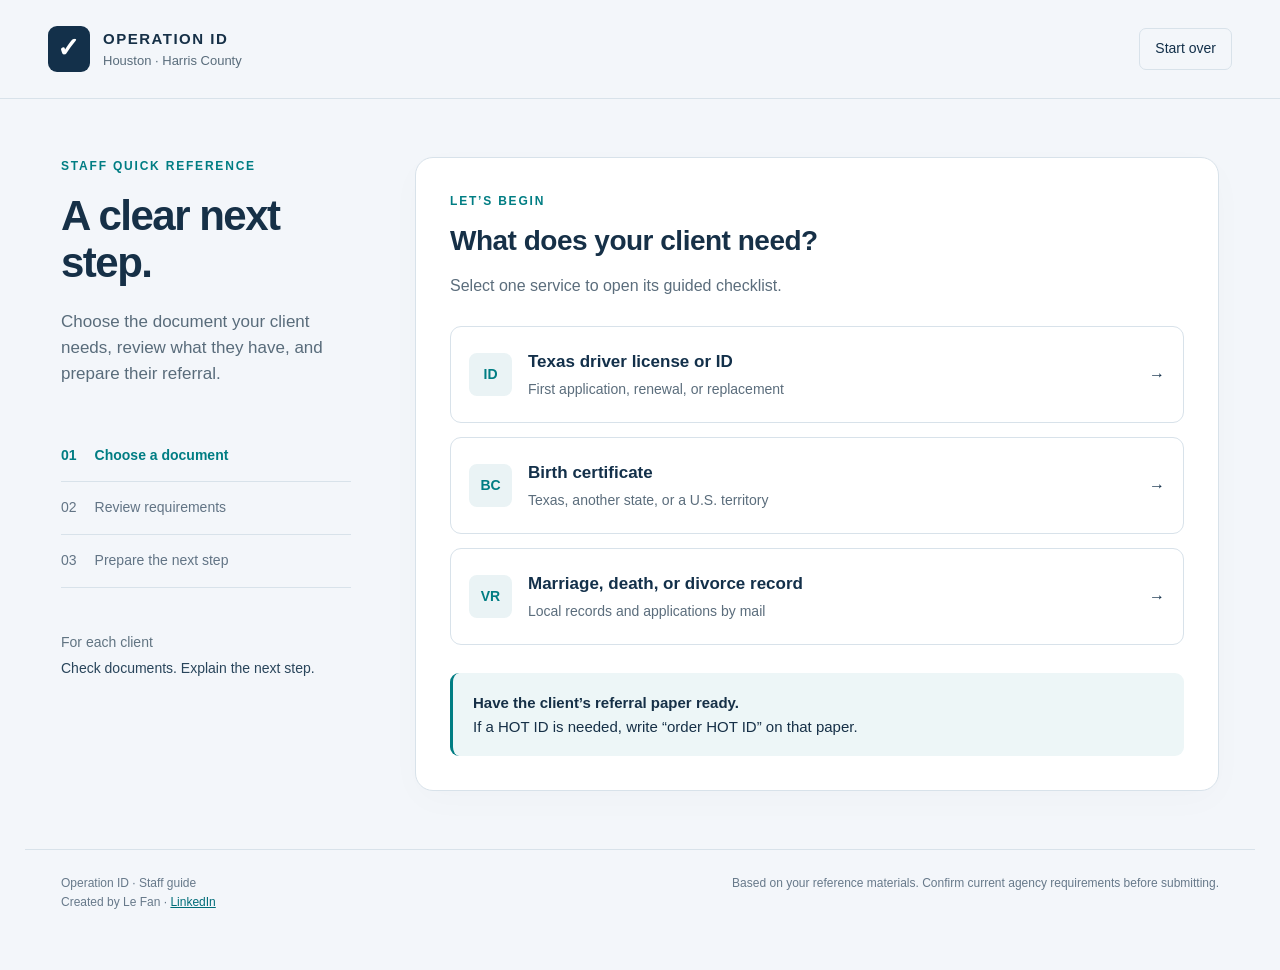
==== index.html @ 7ed842ed "Add files via upload" ====
<!doctype html><html lang="en"><head><meta charset="UTF-8"><meta name="viewport" content="width=device-width,initial-scale=1"><title>Houston Document Guide</title><meta name="description" content="Operation ID staff guide for Texas identification, birth certificates, and vital records."><link rel="icon" type="image/svg+xml" href="data:image/svg+xml,%3Csvg xmlns='http://www.w3.org/2000/svg' viewBox='0 0 32 32'%3E%3Crect width='32' height='32' rx='7' fill='%2313304a'/%3E%3Cpath d='M9 8h14v17H9z' fill='white'/%3E%3Cpath d='m12 17 3 3 6-7' fill='none' stroke='%23007d83' stroke-width='2'/%3E%3C/svg%3E"><link rel="stylesheet" href="style.css"></head><body><header><div class="brand"><span class="mark">✓</span><div>OPERATION ID<small>Houston · Harris County</small></div></div><button class="quiet" id="reset">Start over</button></header><main><aside><div class="eyebrow">STAFF QUICK REFERENCE</div><h1>A clear next step.</h1><p>Choose the document your client needs, review what they have, and prepare their referral.</p><nav aria-label="Guide progress"><div class="step active">01 <span>Choose a document</span></div><div class="step">02 <span>Review requirements</span></div><div class="step">03 <span>Prepare the next step</span></div></nav><div class="side-note">For each client<br><strong>Check documents. Explain the next step.</strong></div></aside><section id="workspace" aria-label="Document guide"><div class="eyebrow">LET’S BEGIN</div><h2>What does your client need?</h2><p class="muted">Select one service to open its guided checklist.</p><div class="choices"><button class="choice" data-flow="dps"><span class="icon">ID</span><span><strong>Texas driver license or ID</strong><small>First application, renewal, or replacement</small></span><span aria-hidden="true">→</span></button><button class="choice" data-flow="birth"><span class="icon">BC</span><span><strong>Birth certificate</strong><small>Texas, another state, or a U.S. territory</small></span><span aria-hidden="true">→</span></button><button class="choice" data-flow="records"><span class="icon">VR</span><span><strong>Marriage, death, or divorce record</strong><small>Local records and applications by mail</small></span><span aria-hidden="true">→</span></button></div><div class="note"><strong>Have the client’s referral paper ready.</strong><br>If a HOT ID is needed, write “order HOT ID” on that paper.</div></section></main><footer><div>Operation ID · Staff guide<br><span id="author-credit">Created by Le Fan · <a href="https://www.linkedin.com/in/le-fan/" target="_blank" rel="noopener noreferrer" aria-label="Le Fan on LinkedIn">LinkedIn</a></span></div><span>Based on your reference materials. Confirm current agency requirements before submitting.</span></footer><script src="data.js"></script><script src="app.js"></script></body></html>
---- style.css ----
:root{font-family:Segoe UI,Arial,sans-serif;color:#163047;background:#f3f6fa;font-size:16px;line-height:1.55;--navy:#13304a;--teal:#007d83;--line:#d8e2ea}*{box-sizing:border-box}body{margin:0}header{max-width:1320px;margin:auto;display:flex;justify-content:space-between;align-items:center;padding:26px 48px;border-bottom:1px solid var(--line)}.brand{display:flex;align-items:center;gap:13px;font-weight:750;font-size:15px;letter-spacing:1.5px}.brand small{display:block;font-size:13px;letter-spacing:0;font-weight:400;color:#596c7b}.mark{display:grid;place-items:center;background:var(--navy);color:white;width:42px;height:46px;border-radius:9px;font-size:27px}button,input,select{font:inherit}button,a,input,select,summary{touch-action:manipulation}button{cursor:pointer}button:focus-visible,a:focus-visible,input:focus-visible,select:focus-visible,summary:focus-visible{outline:3px solid #dd8d18;outline-offset:3px}main{display:grid;grid-template-columns:290px minmax(0,1fr);gap:64px;max-width:1230px;margin:58px auto;padding:0 36px;align-items:start}aside{position:sticky;top:30px}h1{font-size:42px;letter-spacing:-1.5px;line-height:1.12;margin:16px 0 23px}aside p{color:#596c7b;font-size:17px}.eyebrow{font-size:12px;font-weight:750;letter-spacing:1.8px;color:var(--teal)}nav{margin-top:42px}.step{padding:15px 0;border-bottom:1px solid var(--line);font-size:14px;color:#627485;display:flex;gap:18px}.step.active{color:var(--teal);font-weight:700}.side-note{margin-top:44px;font-size:14px;color:#617482}.side-note strong{display:block;font-weight:500;color:#29455b;margin-top:5px}#workspace{background:white;border:1px solid var(--line);border-radius:18px;padding:34px;box-shadow:0 10px 36px #13304a05;min-height:525px}h2{font-size:28px;line-height:1.25;letter-spacing:-.5px;margin:12px 0}h3{font-size:19px;line-height:1.35;margin:25px 0 12px}.muted,small{color:#5b6d7c}.choices{display:grid;gap:14px;margin:28px 0}.choice{border:1px solid var(--line);background:white;border-radius:11px;text-align:left;padding:22px 18px;display:flex;align-items:center;gap:16px;color:var(--navy);width:100%;transition:.15s}.choice:hover{border-color:var(--teal);background:#f2fbfa;transform:translateY(-1px)}.choice strong{display:block;font-size:17px}.choice small{display:block;font-size:14px;margin-top:3px}.choice>span:last-child{margin-left:auto}.icon{font-size:14px;font-weight:700;min-width:43px;height:43px;display:grid;place-items:center;background:#eaf3f5;color:var(--teal);border-radius:8px}.note{background:#edf6f7;padding:18px 20px;border-radius:9px;font-size:15px;margin-top:24px;border-left:3px solid var(--teal)}.warn{background:#fff7e9;border-color:#bc7c1a}.success{background:#eaf7f0;border-color:#208255}.quiet{border:1px solid var(--line);background:transparent;padding:9px 15px;border-radius:7px;color:var(--navy);font-size:14px}.primary,.linkbutton{display:inline-block;text-decoration:none;color:white;background:var(--teal);border:0;border-radius:8px;padding:13px 20px;font-weight:650;margin-top:22px}.back{border:0;background:transparent;padding:0;color:var(--teal);margin-bottom:18px;font-size:14px}.field{display:block;margin:22px 0 8px;font-weight:650}select,input[type=text]{width:100%;padding:12px;border:1px solid #abbfcf;border-radius:7px;background:white;color:var(--navy)}.check{display:flex;align-items:flex-start;gap:11px;padding:12px 4px;border-bottom:1px solid #edf1f5;cursor:pointer;font-size:16px}.check input{margin-top:5px;min-width:19px;height:19px;accent-color:var(--teal)}fieldset{border:0;padding:0;margin:18px 0}legend{font-size:18px;font-weight:700;margin-bottom:8px}details{border:1px solid var(--line);border-radius:8px;margin:14px 0;padding:14px 16px}summary{cursor:pointer;font-weight:650}a{color:#006d79;overflow-wrap:anywhere}li{margin:8px 0}ul,ol{padding-left:24px}.actions{display:flex;gap:12px;flex-wrap:wrap;align-items:center}.pill{font-size:13px;background:#eaf3f5;color:#166974;padding:5px 10px;border-radius:5px;display:inline-block;margin-bottom:8px}.result{border-top:1px solid var(--line);margin-top:25px;padding-top:12px}.result:focus{outline:0}.location{padding:15px 0;border-bottom:1px solid var(--line)}.location strong{display:block}.empty{color:#975c09}footer{max-width:1230px;margin:35px auto;padding:24px 36px;border-top:1px solid var(--line);display:flex;gap:30px;justify-content:space-between;color:#67798a;font-size:12px}footer span{max-width:590px}#special{white-space:pre-line}.reference p{font-size:15px}button:disabled{opacity:.5;cursor:default}@media(max-width:850px){main{grid-template-columns:1fr;gap:22px;margin-top:30px}aside{position:static}aside h1{font-size:32px;margin:10px 0}aside p,nav,.side-note{display:none}#workspace{padding:25px}header{padding:20px 28px}footer{display:block}footer span{display:block;margin-top:8px}}@media(max-width:480px){main{padding:0 16px}header{padding:18px 16px}.brand{font-size:12px}#workspace{padding:22px 18px}.choice{padding:18px 12px;gap:10px}.choice strong{font-size:16px}.icon{min-width:36px}h2{font-size:25px}footer{padding:20px 16px}}
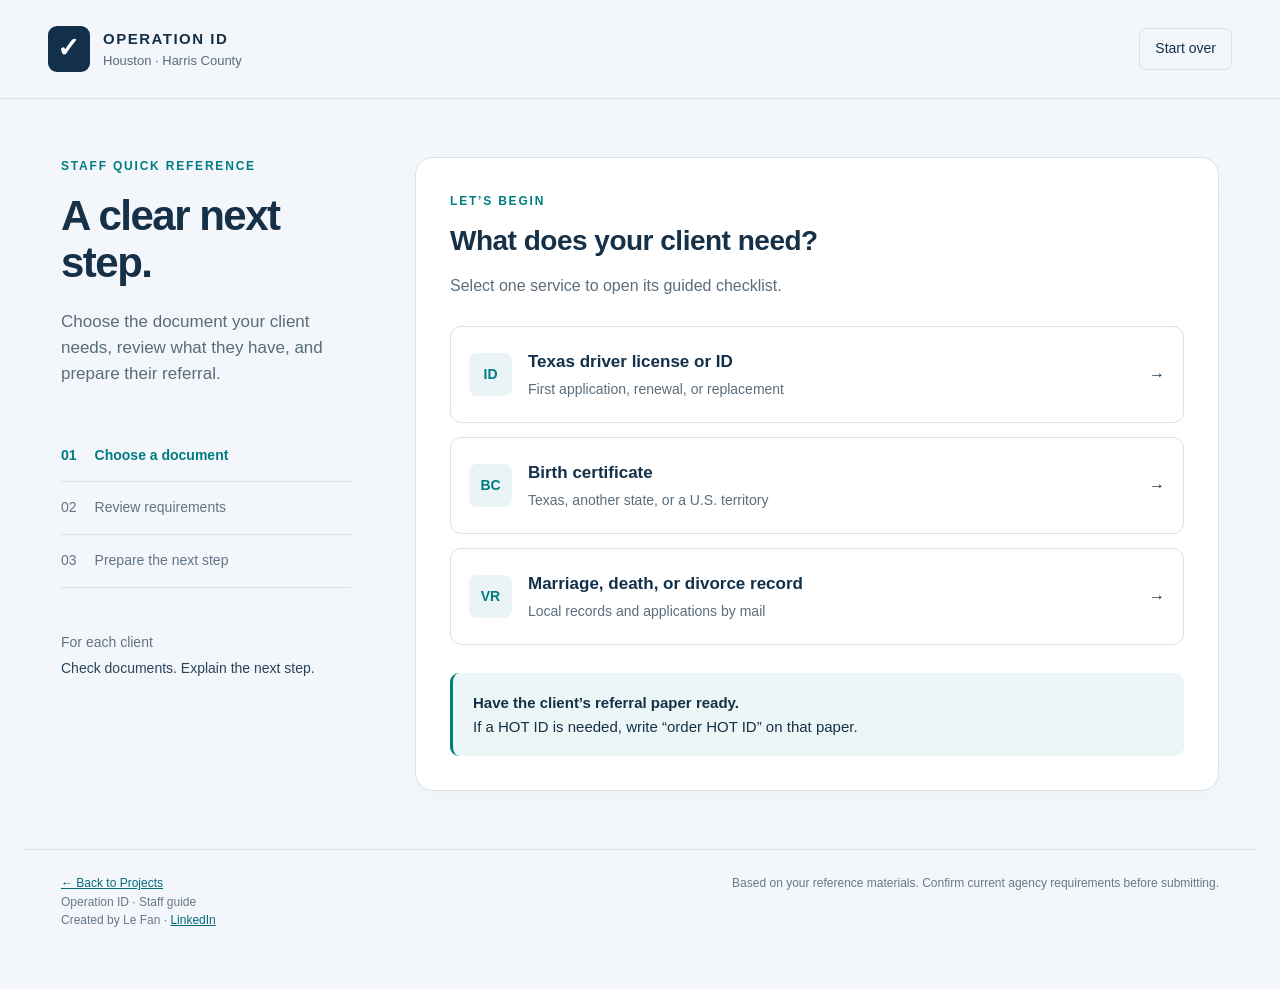
==== commit e0864555: "Revise index.html for document guide layout Updated the HTML structure and content for the Houston D" ====
--- a/index.html
+++ b/index.html
@@ -1 +1 @@
-<!doctype html><html lang="en"><head><meta charset="UTF-8"><meta name="viewport" content="width=device-width,initial-scale=1"><title>Houston Document Guide</title><meta name="description" content="Operation ID staff guide for Texas identification, birth certificates, and vital records."><link rel="icon" type="image/svg+xml" href="data:image/svg+xml,%3Csvg xmlns='http://www.w3.org/2000/svg' viewBox='0 0 32 32'%3E%3Crect width='32' height='32' rx='7' fill='%2313304a'/%3E%3Cpath d='M9 8h14v17H9z' fill='white'/%3E%3Cpath d='m12 17 3 3 6-7' fill='none' stroke='%23007d83' stroke-width='2'/%3E%3C/svg%3E"><link rel="stylesheet" href="style.css"></head><body><header><div class="brand"><span class="mark">✓</span><div>OPERATION ID<small>Houston · Harris County</small></div></div><button class="quiet" id="reset">Start over</button></header><main><aside><div class="eyebrow">STAFF QUICK REFERENCE</div><h1>A clear next step.</h1><p>Choose the document your client needs, review what they have, and prepare their referral.</p><nav aria-label="Guide progress"><div class="step active">01 <span>Choose a document</span></div><div class="step">02 <span>Review requirements</span></div><div class="step">03 <span>Prepare the next step</span></div></nav><div class="side-note">For each client<br><strong>Check documents. Explain the next step.</strong></div></aside><section id="workspace" aria-label="Document guide"><div class="eyebrow">LET’S BEGIN</div><h2>What does your client need?</h2><p class="muted">Select one service to open its guided checklist.</p><div class="choices"><button class="choice" data-flow="dps"><span class="icon">ID</span><span><strong>Texas driver license or ID</strong><small>First application, renewal, or replacement</small></span><span aria-hidden="true">→</span></button><button class="choice" data-flow="birth"><span class="icon">BC</span><span><strong>Birth certificate</strong><small>Texas, another state, or a U.S. territory</small></span><span aria-hidden="true">→</span></button><button class="choice" data-flow="records"><span class="icon">VR</span><span><strong>Marriage, death, or divorce record</strong><small>Local records and applications by mail</small></span><span aria-hidden="true">→</span></button></div><div class="note"><strong>Have the client’s referral paper ready.</strong><br>If a HOT ID is needed, write “order HOT ID” on that paper.</div></section></main><footer><div>Operation ID · Staff guide<br><span id="author-credit">Created by Le Fan · <a href="https://www.linkedin.com/in/le-fan/" target="_blank" rel="noopener noreferrer" aria-label="Le Fan on LinkedIn">LinkedIn</a></span></div><span>Based on your reference materials. Confirm current agency requirements before submitting.</span></footer><script src="data.js"></script><script src="app.js"></script></body></html>
+<!doctype html><html lang="en"><head><meta charset="UTF-8"><meta name="viewport" content="width=device-width,initial-scale=1"><title>Houston Document Guide</title><meta name="description" content="Operation ID staff guide for Texas identification, birth certificates, and vital records."><link rel="icon" type="image/svg+xml" href="data:image/svg+xml,%3Csvg xmlns='http://www.w3.org/2000/svg' viewBox='0 0 32 32'%3E%3Crect width='32' height='32' rx='7' fill='%2313304a'/%3E%3Cpath d='M9 8h14v17H9z' fill='white'/%3E%3Cpath d='m12 17 3 3 6-7' fill='none' stroke='%23007d83' stroke-width='2'/%3E%3C/svg%3E"><link rel="stylesheet" href="style.css"></head><body><header><div class="brand"><span class="mark">✓</span><div>OPERATION ID<small>Houston · Harris County</small></div></div><button class="quiet" id="reset">Start over</button></header><main><aside><div class="eyebrow">STAFF QUICK REFERENCE</div><h1>A clear next step.</h1><p>Choose the document your client needs, review what they have, and prepare their referral.</p><nav aria-label="Guide progress"><div class="step active">01 <span>Choose a document</span></div><div class="step">02 <span>Review requirements</span></div><div class="step">03 <span>Prepare the next step</span></div></nav><div class="side-note">For each client<br><strong>Check documents. Explain the next step.</strong></div></aside><section id="workspace" aria-label="Document guide"><div class="eyebrow">LET’S BEGIN</div><h2>What does your client need?</h2><p class="muted">Select one service to open its guided checklist.</p><div class="choices"><button class="choice" data-flow="dps"><span class="icon">ID</span><span><strong>Texas driver license or ID</strong><small>First application, renewal, or replacement</small></span><span aria-hidden="true">→</span></button><button class="choice" data-flow="birth"><span class="icon">BC</span><span><strong>Birth certificate</strong><small>Texas, another state, or a U.S. territory</small></span><span aria-hidden="true">→</span></button><button class="choice" data-flow="records"><span class="icon">VR</span><span><strong>Marriage, death, or divorce record</strong><small>Local records and applications by mail</small></span><span aria-hidden="true">→</span></button></div><div class="note"><strong>Have the client’s referral paper ready.</strong><br>If a HOT ID is needed, write “order HOT ID” on that paper.</div></section></main><footer><div><a href="../../Projects.html">← Back to Projects</a><br>Operation ID · Staff guide<br><span id="author-credit">Created by Le Fan · <a href="https://www.linkedin.com/in/le-fan/" target="_blank" rel="noopener noreferrer" aria-label="Le Fan on LinkedIn">LinkedIn</a></span></div><span>Based on your reference materials. Confirm current agency requirements before submitting.</span></footer><script src="data.js"></script><script src="app.js"></script></body></html>
